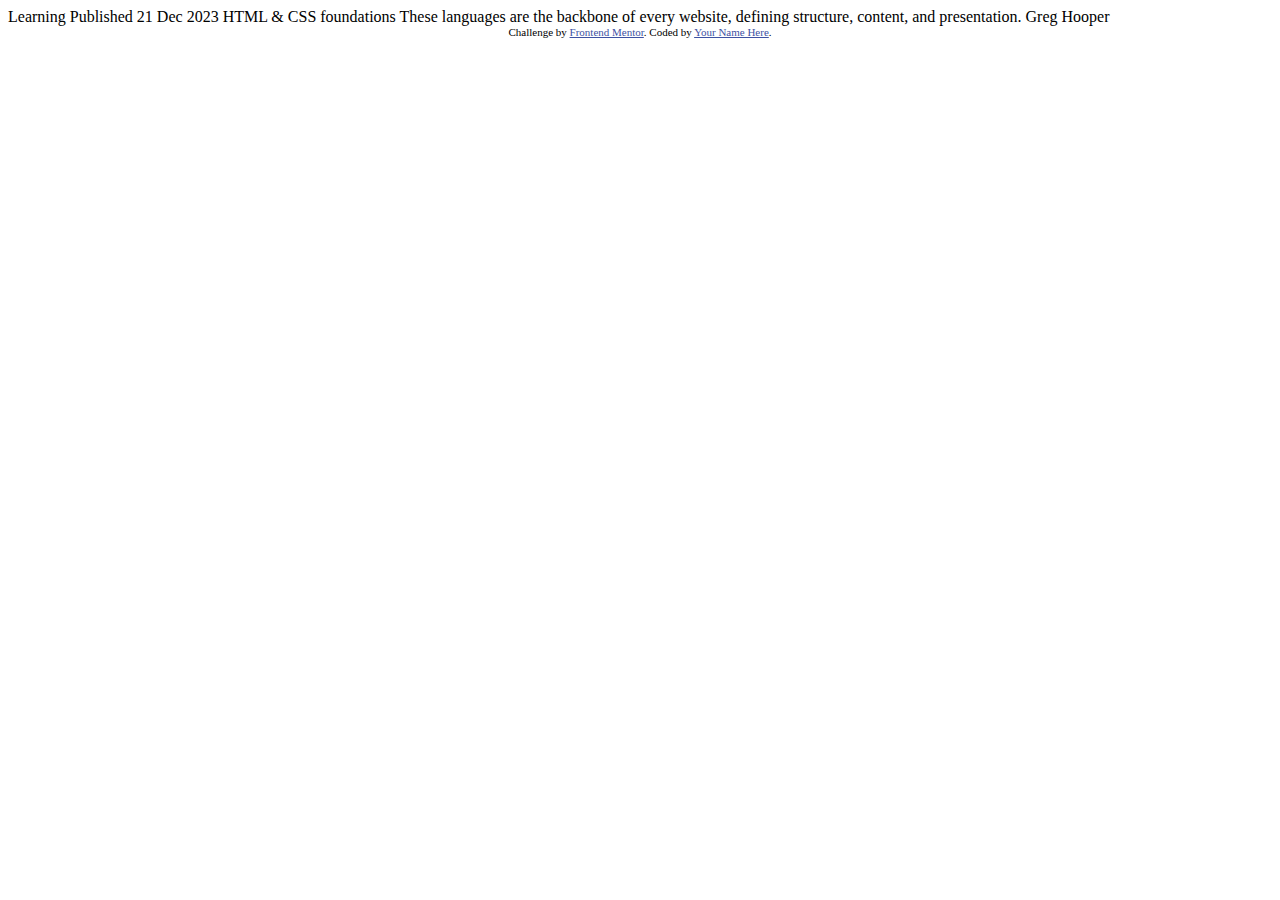
==== blog-preview-card-main/index.html @ 5e5502b8 "Add files via upload" ====
<!DOCTYPE html>
<html lang="en">
<head>
  <meta charset="UTF-8">
  <meta name="viewport" content="width=device-width, initial-scale=1.0"> <!-- displays site properly based on user's device -->

  <link rel="icon" type="image/png" sizes="32x32" href="./assets/images/favicon-32x32.png">
  
  <title>Frontend Mentor | Blog preview card</title>

  <!-- Feel free to remove these styles or customise in your own stylesheet 👍 -->
  <style>
    .attribution { font-size: 11px; text-align: center; }
    .attribution a { color: hsl(228, 45%, 44%); }
  </style>
</head>
<body>

  Learning

  Published 21 Dec 2023

  HTML & CSS foundations

  These languages are the backbone of every website, defining structure, content, and presentation.

  Greg Hooper
  
  <div class="attribution">
    Challenge by <a href="https://www.frontendmentor.io?ref=challenge" target="_blank">Frontend Mentor</a>. 
    Coded by <a href="#">Your Name Here</a>.
  </div>
</body>
</html>
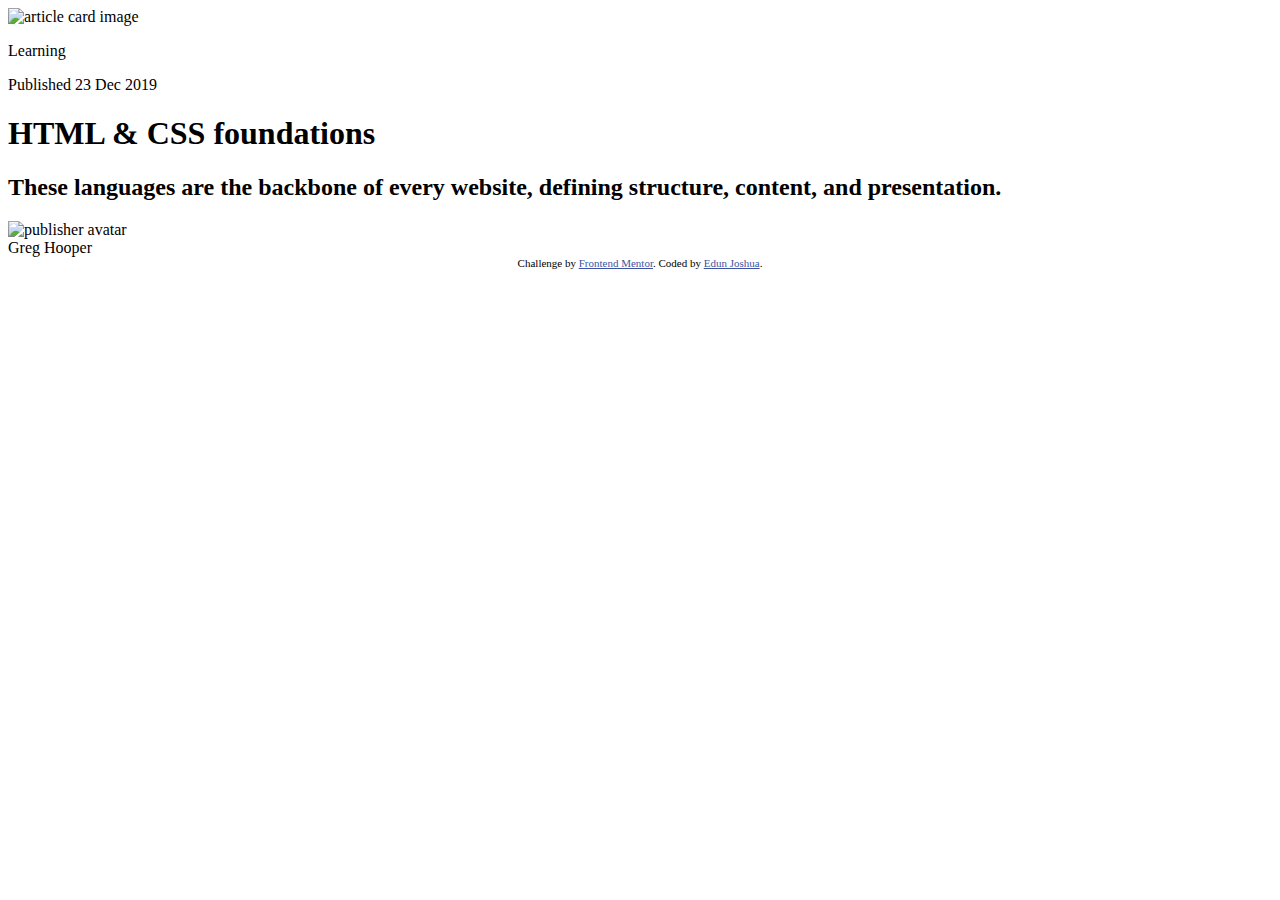
==== commit 5af9a892: "Update index.html" ====
--- a/blog-preview-card-main/index.html
+++ b/blog-preview-card-main/index.html
@@ -15,20 +15,25 @@
   </style>
 </head>
 <body>
-
-  Learning
-
-  Published 21 Dec 2023
-
-  HTML & CSS foundations
-
-  These languages are the backbone of every website, defining structure, content, and presentation.
-
-  Greg Hooper
+<article>
+  <div class= "card-cover"><img src="https://raw.githubusercontent.com/JoshuaOlubori/front_end_mentor/main/blog-preview-card-main/assets/images/illustration-article.svg" alt="article card image"></div>
+  
+<div class = "text">
+  
+ <p>Learning
+  </p>
+ <time datetime="2019-12-23">Published 23 Dec 2019</time> 
+  
+<h1>HTML & CSS foundations</h1>
+  <h2>These languages are the backbone of every website, defining structure, content, and presentation.
+</h2></div>
+  
+  <div class="author-wrapper"><div class = "author-avatar" ><img src="https://raw.githubusercontent.com/JoshuaOlubori/front_end_mentor/main/blog-preview-card-main/assets/images/image-avatar.webp" alt="publisher avatar"></div><span>Greg Hooper</span></div>
+</article>
   
   <div class="attribution">
     Challenge by <a href="https://www.frontendmentor.io?ref=challenge" target="_blank">Frontend Mentor</a>. 
-    Coded by <a href="#">Your Name Here</a>.
+    Coded by <a href="#">Edun Joshua</a>.
   </div>
 </body>
-</html>+</html>
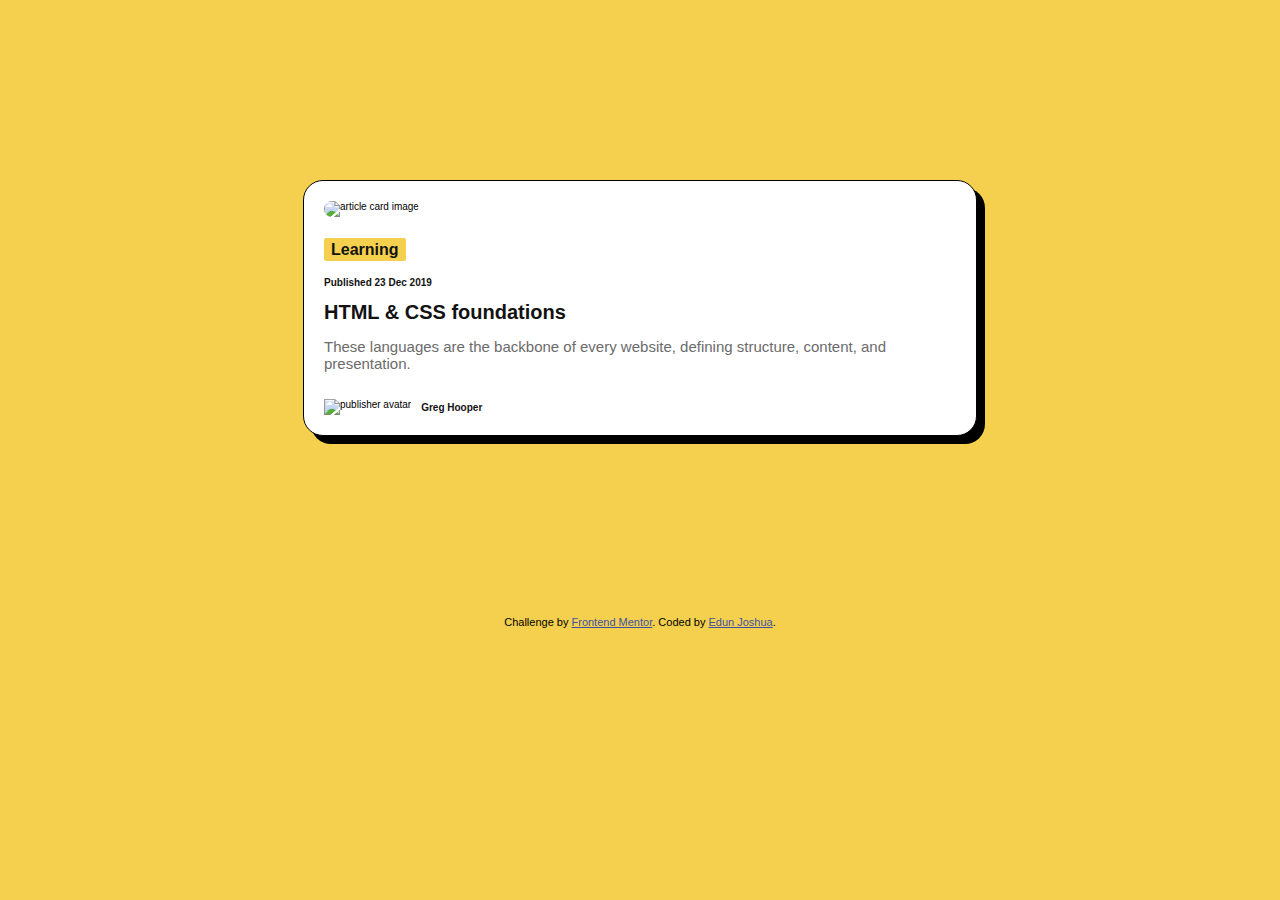
==== commit 8c8a15ca: "Added stylesheet" ====
--- a/blog-preview-card-main/index.html
+++ b/blog-preview-card-main/index.html
@@ -5,6 +5,7 @@
   <meta name="viewport" content="width=device-width, initial-scale=1.0"> <!-- displays site properly based on user's device -->
 
   <link rel="icon" type="image/png" sizes="32x32" href="./assets/images/favicon-32x32.png">
+  <link rel="stylesheet" href="./styles.css">
   
   <title>Frontend Mentor | Blog preview card</title>
 
--- a/blog-preview-card-main/styles.css
+++ b/blog-preview-card-main/styles.css
@@ -0,0 +1,126 @@
+
+
+
+/* PRESETS -- intended to overide normalise.css
+To be able to use intuitive rem - px conversion */
+:root {
+  --yellow: hsl(47, 88%, 63%);
+  --white: hsl(0, 0%, 100%);
+  --gray-500: hsl(0, 0%, 42%);
+  --gray-950: hsl(0, 0%, 7%);
+}
+
+html {
+  font-size: 62.5%; 
+
+}
+
+
+
+
+body {
+background-color: var(--yellow);
+ font-family: "Figtree", sans-serif;
+  font-optical-sizing: auto;
+  fontk
+  font-style: normal;
+ padding: 0;
+
+}
+
+/* BLOCK SCROLLING BEHAVIOUR */
+/*  html, body {margin: 0; height: 100%; 
+ overflow: hidden}  */
+/* -------------------- */
+
+article {
+background-color: white;
+border: 0.1rem solid black;
+  border-radius: 2rem;
+  padding: 2rem;
+  box-shadow: 8px 8px 0 black;
+  display: flex;
+  flex-direction: column;
+  justify-content: center; 
+width: 80%;
+margin: 20vh auto;
+}
+
+
+
+h1 {
+    
+font-weight: 800;
+color: var(--gray-950);
+}
+h2 {
+    
+font-weight: 500;
+color: var(--gray-500);
+}
+
+
+.card-cover > img {
+ width: 100%;
+  height: 100%;
+  object-fit: cover;
+border-radius: 1rem;
+}
+
+.text{
+  margin-top: 0.5rem;
+}
+
+.text > p {
+font-weight: 800;
+background-color: var(--yellow);
+  display: inline-block;
+padding: 0.25rem 0.7rem;
+border-radius: 0.2rem;
+color: var(--gray-950);
+  font-size: 1.6rem
+}
+time {
+font-weight: 550;
+color: var(--gray-950);
+  display: block;
+}
+
+.author-wrapper {
+display: flex;
+align-items: center;
+margin-top: 1.5rem;
+}
+
+.author-avatar > img{
+  width: 32px;
+  height: 32px;
+  margin-right: 8px;
+}
+
+.author-wrapper > span {
+font-weight: 800;
+color: var(--gray-950);
+--font-size: 1.3rem;
+margin-left: 0.2rem;
+
+}
+
+
+@media screen and (min-width: 500px){
+  article{
+    
+width: 50%;
+
+  }
+}
+
+@media screen and (min-width: 1440px){
+  article{
+    
+width: 25%;
+
+  }
+}
+
+
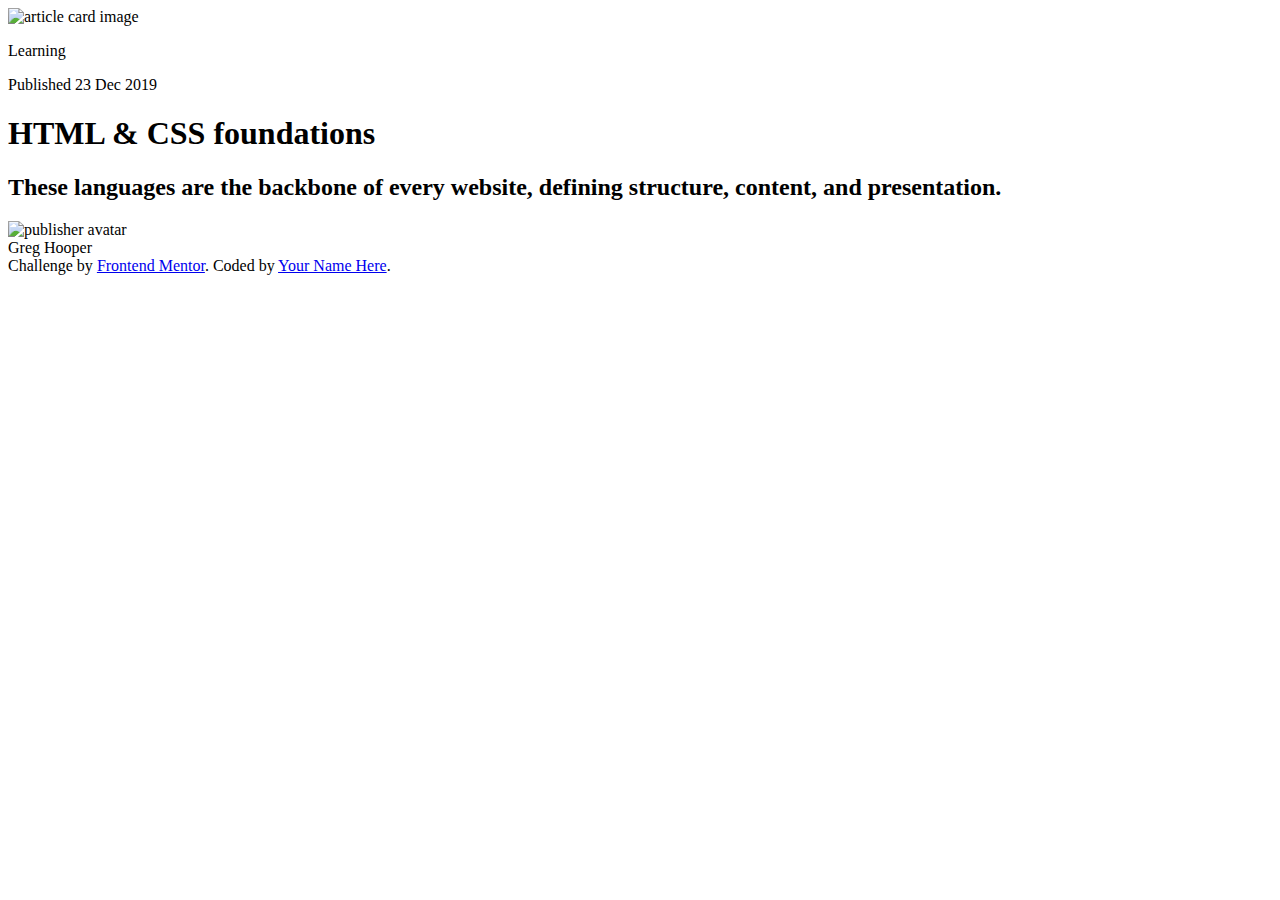
==== commit ba6ef5f5: "Update index.html" ====
--- a/blog-preview-card-main/index.html
+++ b/blog-preview-card-main/index.html
@@ -1,23 +1,19 @@
 <!DOCTYPE html>
-<html lang="en">
+<html>
 <head>
-  <meta charset="UTF-8">
-  <meta name="viewport" content="width=device-width, initial-scale=1.0"> <!-- displays site properly based on user's device -->
+  <meta charset="utf-8">
+  <meta name="viewport" content="width=device-width">
+  <title>JS Bin</title>
+<link rel="stylesheet" href="https://yarnpkg.com/en/package/normalize.css"/>
+<link rel="preconnect" href="https://fonts.googleapis.com">
+<link rel="preconnect" href="https://fonts.gstatic.com" crossorigin>
+<link href="https://fonts.googleapis.com/css2?family=Figtree:ital,wght@0,300..900;1,300..900&display=swap" rel="stylesheet">
 
-  <link rel="icon" type="image/png" sizes="32x32" href="./assets/images/favicon-32x32.png">
-  <link rel="stylesheet" href="./styles.css">
   
-  <title>Frontend Mentor | Blog preview card</title>
-
-  <!-- Feel free to remove these styles or customise in your own stylesheet 👍 -->
-  <style>
-    .attribution { font-size: 11px; text-align: center; }
-    .attribution a { color: hsl(228, 45%, 44%); }
-  </style>
-</head>
+  </head>
 <body>
 <article>
-  <div class= "card-cover"><img src="https://raw.githubusercontent.com/JoshuaOlubori/front_end_mentor/main/blog-preview-card-main/assets/images/illustration-article.svg" alt="article card image"></div>
+  <div class= "card-cover"><img src="https://svgshare.com/i/18zE.svg" alt="article card image"></div>
   
 <div class = "text">
   
@@ -29,12 +25,11 @@
   <h2>These languages are the backbone of every website, defining structure, content, and presentation.
 </h2></div>
   
-  <div class="author-wrapper"><div class = "author-avatar" ><img src="https://raw.githubusercontent.com/JoshuaOlubori/front_end_mentor/main/blog-preview-card-main/assets/images/image-avatar.webp" alt="publisher avatar"></div><span>Greg Hooper</span></div>
+  <div class="author-wrapper"><div class = "author-avatar" ><img src="https://i.ibb.co/5G3kvj9/image-avatar.webp" alt="publisher avatar"></div><span>Greg Hooper</span></div>
 </article>
-  
-  <div class="attribution">
+    <div class="attribution">
     Challenge by <a href="https://www.frontendmentor.io?ref=challenge" target="_blank">Frontend Mentor</a>. 
-    Coded by <a href="#">Edun Joshua</a>.
+    Coded by <a href="#">Your Name Here</a>.
   </div>
 </body>
 </html>
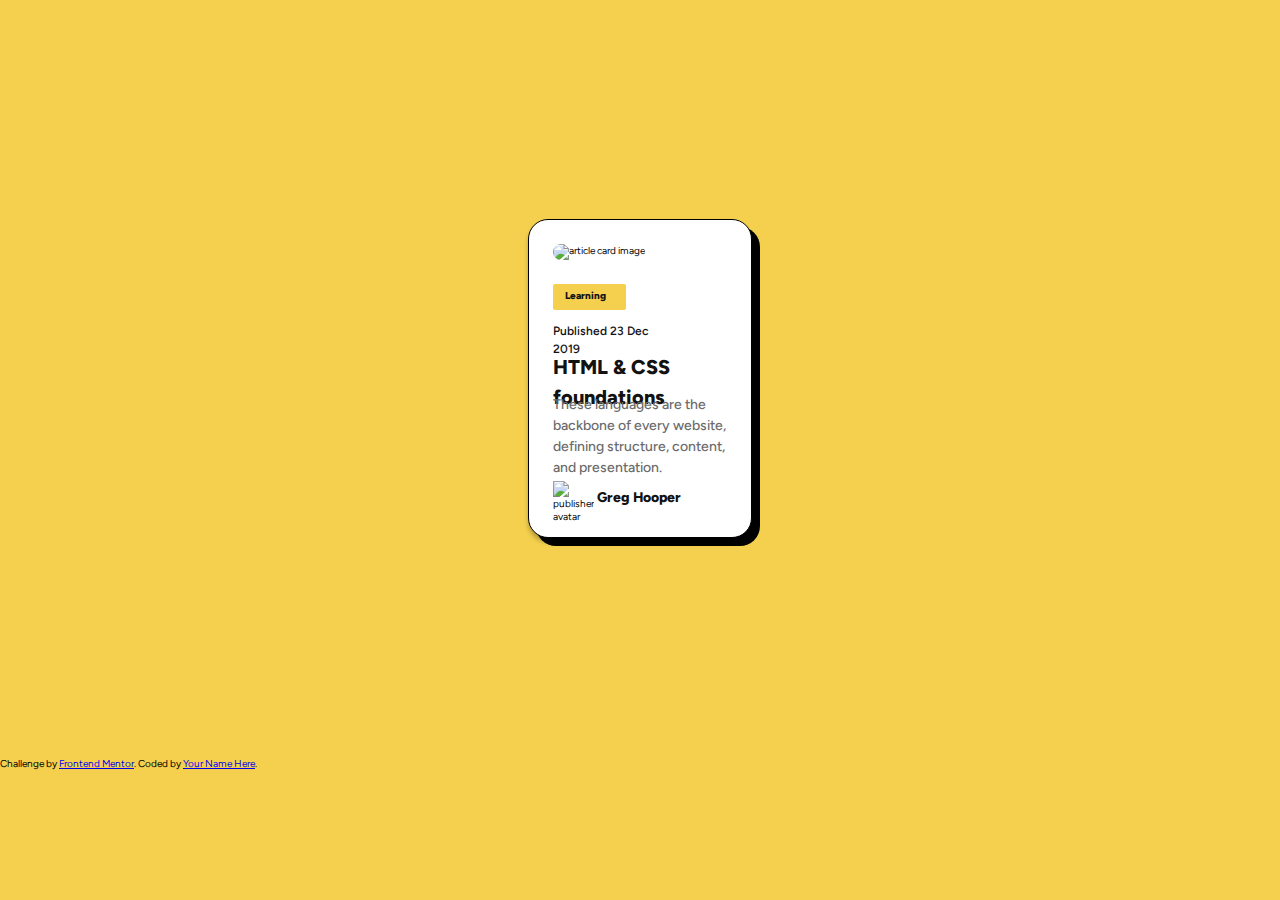
==== commit 3f97c013: "Update index.html" ====
--- a/blog-preview-card-main/index.html
+++ b/blog-preview-card-main/index.html
@@ -8,6 +8,7 @@
 <link rel="preconnect" href="https://fonts.googleapis.com">
 <link rel="preconnect" href="https://fonts.gstatic.com" crossorigin>
 <link href="https://fonts.googleapis.com/css2?family=Figtree:ital,wght@0,300..900;1,300..900&display=swap" rel="stylesheet">
+  <link href="./styles.css" rel="stylesheet">
 
   
   </head>
--- a/blog-preview-card-main/styles.css
+++ b/blog-preview-card-main/styles.css
@@ -0,0 +1,191 @@
+
+
+
+/* PRESETS -- intended to overide normalise.css
+To be able to use intuitive rem - px conversion */
+:root {
+  --yellow: hsl(47, 88%, 63%);
+  --white: hsl(0, 0%, 100%);
+  --gray-500: hsl(0, 0%, 42%);
+  --gray-950: hsl(0, 0%, 7%);
+}
+
+html {
+  font-size: 62.5%; 
+  box-sizing: border-box;
+}
+*, *:before, *:after {
+  box-sizing: inherit;
+}
+
+
+
+body {
+background-color: var(--yellow);
+ font-family: "Figtree", sans-serif;
+  font-optical-sizing: auto;
+  fontk
+  font-style: normal;
+ margin: 0;
+
+
+}
+
+/* BLOCK SCROLLING BEHAVIOUR */
+/*  html, body {margin: 0; height: 100%; 
+ overflow: hidden}  */
+/* -------------------- */
+
+article {
+background-color: white;
+border: 0.1rem solid black;
+  border-radius: 2rem;
+  padding: 24px;
+  box-shadow: 8px 8px 0 black, 0px 4px 4px rgba(0, 0, 0, 0.25);
+  display: flex;
+  flex-direction: column;
+  justify-content: center; 
+   margin: 15.3rem 2.4rem;
+}
+
+
+
+h1 {
+    
+font-weight: 800;
+color: var(--gray-950);
+}
+h2 {
+    
+font-weight: 500;
+color: var(--gray-500);
+}
+
+
+.card-cover > img {
+ width: 100%;
+  height: 100%;
+  object-fit: cover;
+border-radius: 1rem;
+}
+
+.text{
+  margin-top:24px;
+  display: flex;
+  flex-direction: column;
+  gap: 1.2rem;
+}
+
+.text > p {
+font-weight: 800;
+background-color: var(--yellow);
+  display: inline-block;
+border-radius: 0.2rem;
+color: var(--gray-950);
+  margin: 0px;
+  width: 73px;
+  height: 26px;
+  font-size: 1.2rem,
+text-align: center;
+   line-height: 150%;
+    padding: 4px 12px;
+  
+  border-radius; 4px;
+   
+}
+
+
+
+.text > time {
+font-weight: 550;
+color: var(--gray-950);
+  display: block;
+  font-size: 1.2rem;
+  line-height: 150%;
+  width: 123px;
+  height: 18px;
+}
+
+.text > h1 {
+  margin: 0px;
+    line-height: 150%;
+/*     width: 279px; */
+    height: 30px;
+    font-size: 2rem;
+}
+
+.text > h2 {
+  margin: 0px;
+font-size: 1.4rem;
+line-height: 150%;
+/*  width: 279px;  */
+height: 63px;
+
+}
+
+
+
+
+.author-wrapper {
+display: flex;
+    align-items: center;
+    margin-top: 24px;
+    width: 129px;
+    height: 32px;
+    justify-content: start;
+  gap: 12px;
+}
+
+.author-avatar{
+   width: 32px;
+    height: 32px;
+}
+.author-avatar > img{
+width: 100%;
+    height: 100%;
+    object-fit: cover;
+}
+
+.author-wrapper > span {
+  font-weight: 800;
+    color: var(--gray-950);
+    font-size: 1.4rem;
+    line-height: 150%;
+}
+
+
+/* @media screen and (min-width: 500px){
+  article{
+    
+width: 50%;
+
+  }
+}
+ */
+@media screen and (min-width: 1000px){
+  article{
+    
+ margin: 21.9rem 52.8rem;
+
+  }
+}
+
+
+
+
+
+
+
+
+
+
+
+
+
+
+
+
+
+
+
+
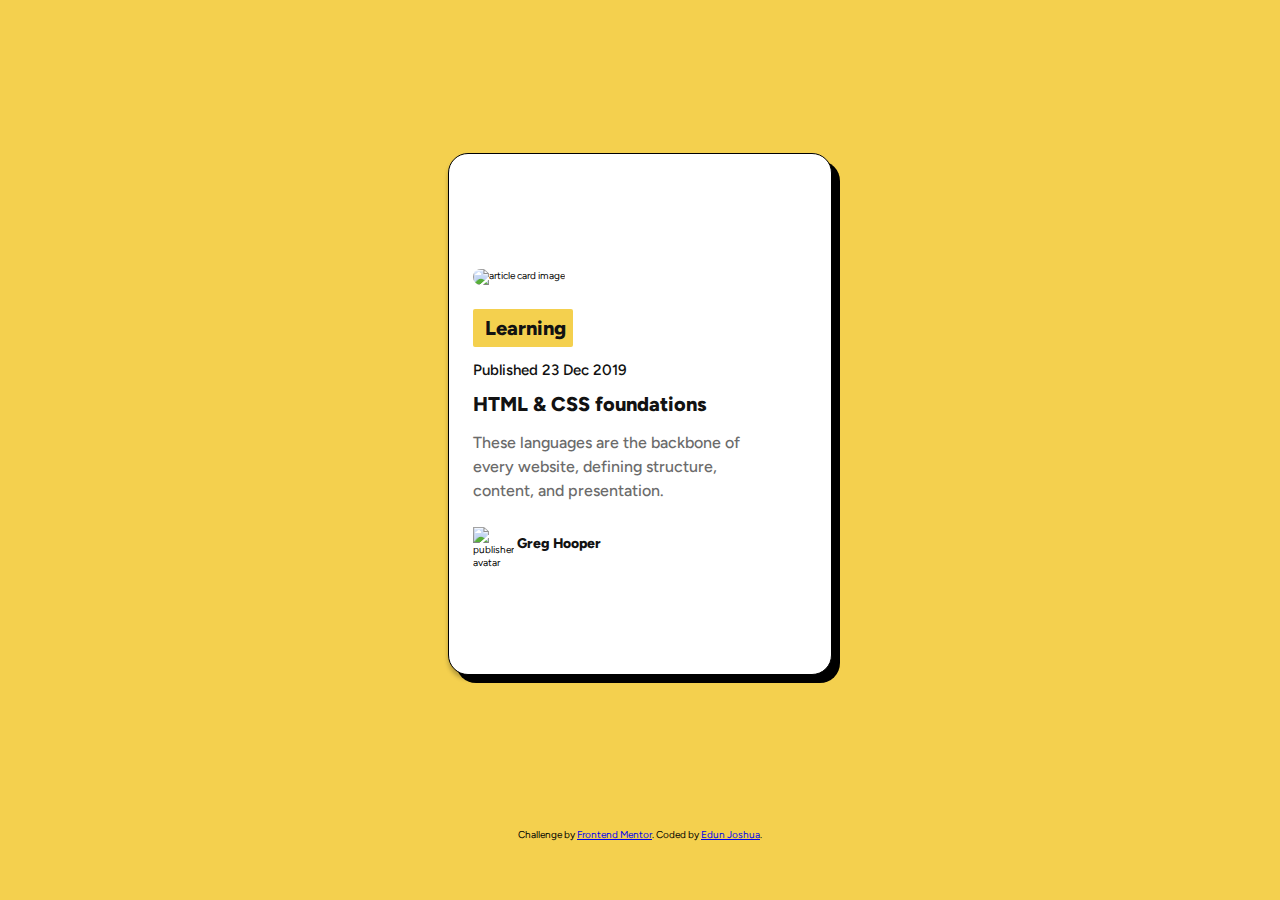
==== commit 354578ee: "Update index.html" ====
--- a/blog-preview-card-main/index.html
+++ b/blog-preview-card-main/index.html
@@ -2,8 +2,10 @@
 <html>
 <head>
   <meta charset="utf-8">
-  <meta name="viewport" content="width=device-width">
-  <title>JS Bin</title>
+   <meta name="viewport" content="width=device-width, initial-scale=1.0"> <!-- displays site properly based on user's device -->
+
+  <link rel="icon" type="image/png" sizes="32x32" href="./images/favicon-32x32.png">
+<title>Frontend Mentor | Blog Preview Card</title>
 <link rel="stylesheet" href="https://yarnpkg.com/en/package/normalize.css"/>
 <link rel="preconnect" href="https://fonts.googleapis.com">
 <link rel="preconnect" href="https://fonts.gstatic.com" crossorigin>
@@ -30,7 +32,7 @@
 </article>
     <div class="attribution">
     Challenge by <a href="https://www.frontendmentor.io?ref=challenge" target="_blank">Frontend Mentor</a>. 
-    Coded by <a href="#">Your Name Here</a>.
+    Coded by <a href="#">Edun Joshua</a>.
   </div>
 </body>
 </html>
--- a/blog-preview-card-main/styles.css
+++ b/blog-preview-card-main/styles.css
@@ -46,6 +46,7 @@
   flex-direction: column;
   justify-content: center; 
    margin: 15.3rem 2.4rem;
+  gap: 24px;
 }
 
 
@@ -70,7 +71,6 @@
 }
 
 .text{
-  margin-top:24px;
   display: flex;
   flex-direction: column;
   gap: 1.2rem;
@@ -129,7 +129,6 @@
 .author-wrapper {
 display: flex;
     align-items: center;
-    margin-top: 24px;
     width: 129px;
     height: 32px;
     justify-content: start;
@@ -153,39 +152,89 @@
     line-height: 150%;
 }
 
-
-/* @media screen and (min-width: 500px){
+@media screen and (min-width: 600px){
+  body{
+        display: flex;
+    flex-direction: column;
+    align-items: center;
+  }
+
   article{
     
-width: 50%;
-
-  }
-}
- */
+width: 500px;
+
+    display: flex;
+gap: 24px;
+  }
+  
+
+  .text > p {
+    font-size: 2rem;
+     width: 100px;
+  height: 38px;
+  }  
+  
+  .text > time {
+    font-size: 1.5rem;
+      text-wrap: nowrap;
+  }
+  
+  .text > h2{
+    font-size: 1.6rem;
+    height: 100%;
+  }
+  
+}
+
+
+
 @media screen and (min-width: 1000px){
+  
+  body{
+        display: flex;
+    flex-direction: column;
+    align-items: center;
+  }
+  
   article{
     
- margin: 21.9rem 52.8rem;
-
-  }
-}
-
-
-
-
-
-
-
-
-
-
-
-
-
-
-
-
-
-
-
-
+width: 384px;
+    height: 522px;
+    display: flex;
+gap: 24px;
+  }
+  
+  
+  .text > h2 {
+
+ width: 279px;  
+
+}
+  
+ 
+}
+
+/* VERY SMALL SCREENS AND SMALLER */
+
+ @media screen and (max-width: 350px){
+   
+ .text > h1 {
+
+    font-size: 1.5rem;
+}
+
+.text > h2 {
+
+font-size: 1.05rem;
+
+
+}
+   
+   .author-wrapper > span {
+
+    font-size: 1rem;
+}
+
+} 
+ 
+
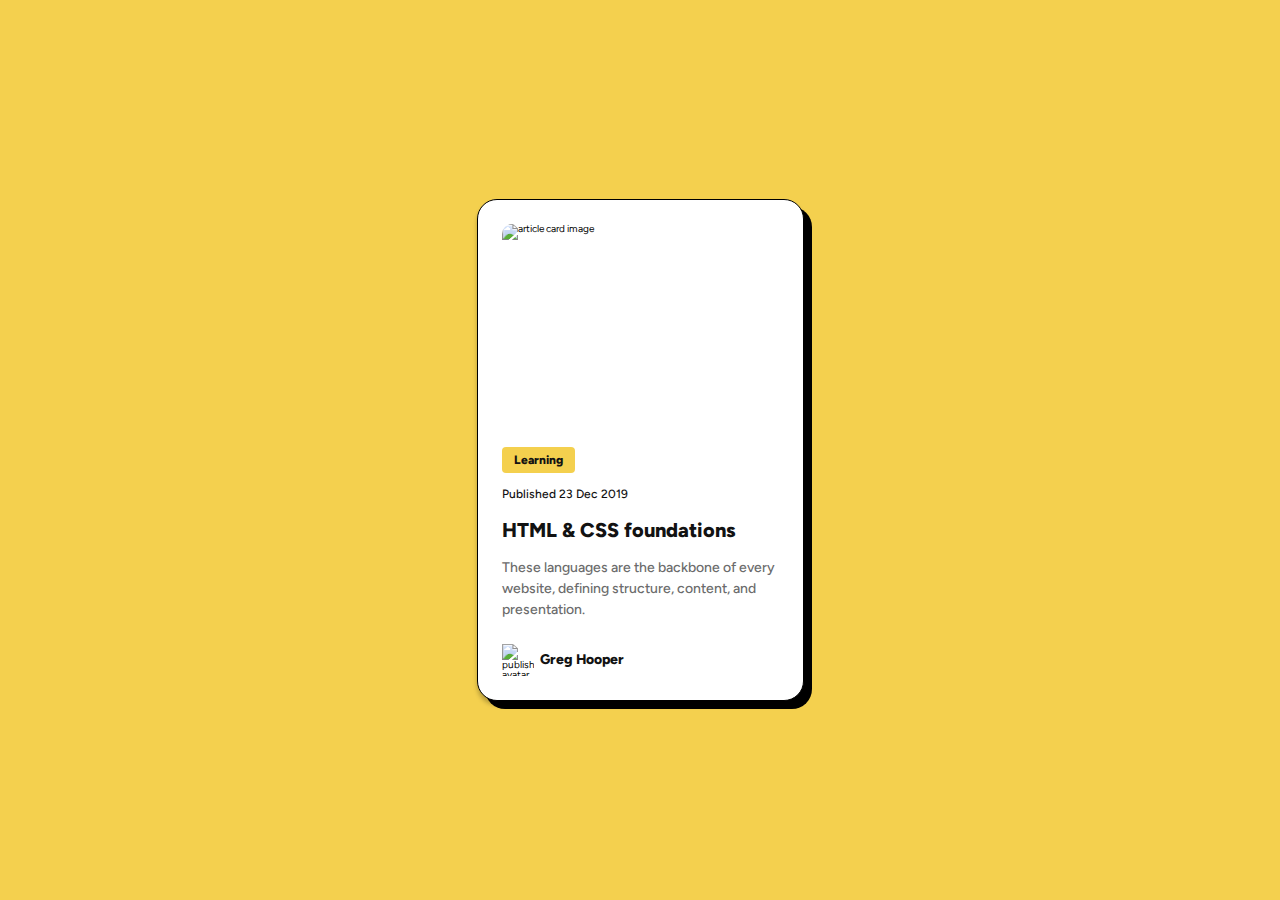
==== commit 6c964b53: "Update index.html" ====
--- a/blog-preview-card-main/index.html
+++ b/blog-preview-card-main/index.html
@@ -1,38 +1,68 @@
-<!DOCTYPE html>
+<!doctype html>
 <html>
-<head>
-  <meta charset="utf-8">
-   <meta name="viewport" content="width=device-width, initial-scale=1.0"> <!-- displays site properly based on user's device -->
+  <head>
+    <meta charset="utf-8" />
+    <meta name="viewport" content="width=device-width, initial-scale=1.0" />
+    <!-- displays site properly based on user's device -->
+    <script src="https://fb.me/react-with-addons-15.1.0.js"></script>
+    <script src="https://fb.me/react-dom-15.1.0.js"></script>
+    <script src="https://static.jsbin.com/js/vendor/traceur.js"></script>
+    <script src="https://cdnjs.cloudflare.com/ajax/libs/processing.js/1.4.1/processing-api.min.js"></script>
 
-  <link rel="icon" type="image/png" sizes="32x32" href="./images/favicon-32x32.png">
-<title>Frontend Mentor | Blog Preview Card</title>
-<link rel="stylesheet" href="https://yarnpkg.com/en/package/normalize.css"/>
-<link rel="preconnect" href="https://fonts.googleapis.com">
-<link rel="preconnect" href="https://fonts.gstatic.com" crossorigin>
-<link href="https://fonts.googleapis.com/css2?family=Figtree:ital,wght@0,300..900;1,300..900&display=swap" rel="stylesheet">
-  <link href="./styles.css" rel="stylesheet">
+    <link
+      rel="icon"
+      type="image/png"
+      sizes="32x32"
+      href="./images/favicon-32x32.png"
+    />
+    <title>Frontend Mentor | Blog Preview Card</title>
+    <link
+      rel="stylesheet"
+      href="https://yarnpkg.com/en/package/normalize.css"
+    />
+    <link rel="preconnect" href="https://fonts.googleapis.com" />
+    <link rel="preconnect" href="https://fonts.gstatic.com" crossorigin />
+    <link
+      href="https://fonts.googleapis.com/css2?family=Figtree:ital,wght@0,300..900;1,300..900&display=swap"
+      rel="stylesheet"
+    />
+    <link href="./styles.css" rel="stylesheet" />
+  </head>
+  <body>
+    <article class="article_center">
+      <div class="stack_article">
+        <div class="frame_blog_card">
+          <img src="https://svgshare.com/i/18zE.svg" alt="article card image" />
+        </div>
 
-  
-  </head>
-<body>
-<article>
-  <div class= "card-cover"><img src="https://svgshare.com/i/18zE.svg" alt="article card image"></div>
-  
-<div class = "text">
-  
- <p>Learning
-  </p>
- <time datetime="2019-12-23">Published 23 Dec 2019</time> 
-  
-<h1>HTML & CSS foundations</h1>
-  <h2>These languages are the backbone of every website, defining structure, content, and presentation.
-</h2></div>
-  
-  <div class="author-wrapper"><div class = "author-avatar" ><img src="https://i.ibb.co/5G3kvj9/image-avatar.webp" alt="publisher avatar"></div><span>Greg Hooper</span></div>
-</article>
-    <div class="attribution">
+        <div class="stack_text">
+          <div>
+            <p>Learning</p>
+          </div>
+          <time datetime="2019-12-23">Published 23 Dec 2019</time>
+
+          <h1><a>HTML & CSS foundations</a></h1>
+          <h2>
+            These languages are the backbone of every website, defining
+            structure, content, and presentation.
+          </h2>
+        </div>
+
+        <div class="cluster_author">
+          <div class="frame_avatar">
+            <img
+              src="https://i.ibb.co/5G3kvj9/image-avatar.webp"
+              alt="publisher avatar"
+            />
+          </div>
+          <span>Greg Hooper</span>
+        </div>
+      </div>
+    </article>
+    <!--   <div class="attribution">
     Challenge by <a href="https://www.frontendmentor.io?ref=challenge" target="_blank">Frontend Mentor</a>. 
     Coded by <a href="#">Edun Joshua</a>.
   </div>
-</body>
+     -->
+  </body>
 </html>
--- a/blog-preview-card-main/styles.css
+++ b/blog-preview-card-main/styles.css
@@ -1,240 +1,374 @@
-
-
-
-/* PRESETS -- intended to overide normalise.css
-To be able to use intuitive rem - px conversion */
 :root {
+  --ratio: 1.5;
+  --s-5: calc(var(--s-4) / var(--ratio));
+  --s-4: calc(var(--s-3) / var(--ratio));
+  --s-3: calc(var(--s-2) / var(--ratio));
+  --s-2: calc(var(--s-1) / var(--ratio));
+  --s-1: calc(var(--s0) / var(--ratio));
+  --s0: 1rem;
+  --s1: calc(var(--s0) * var(--ratio));
+  --s2: calc(var(--s1) * var(--ratio));
+  --s3: calc(var(--s2) * var(--ratio));
+  --s4: calc(var(--s3) * var(--ratio));
+  --s5: calc(var(--s4) * var(--ratio));
+
   --yellow: hsl(47, 88%, 63%);
   --white: hsl(0, 0%, 100%);
   --gray-500: hsl(0, 0%, 42%);
   --gray-950: hsl(0, 0%, 7%);
+
+  --edge-x: 2.4rem;
+  --edge-y: 15.3rem;
+  --article-padding: 2.4rem;
+  --article-border-radius: 2rem;
+  --article-items-gap: 2.4rem;
+  --stack-text-gap: 1.2rem;
+  --blog-image-radius: 1rem;
+  --150: 150%;
+}
+
+/* http://meyerweb.com/eric/tools/css/reset/ 
+   v2.0 | 20110126
+   License: none (public domain)
+*/
+
+html,
+body,
+div,
+span,
+applet,
+object,
+iframe,
+h1,
+h2,
+h3,
+h4,
+h5,
+h6,
+p,
+blockquote,
+pre,
+a,
+abbr,
+acronym,
+address,
+big,
+cite,
+code,
+del,
+dfn,
+em,
+img,
+ins,
+kbd,
+q,
+s,
+samp,
+small,
+strike,
+strong,
+sub,
+sup,
+tt,
+var,
+b,
+u,
+i,
+center,
+dl,
+dt,
+dd,
+ol,
+ul,
+li,
+fieldset,
+form,
+label,
+legend,
+table,
+caption,
+tbody,
+tfoot,
+thead,
+tr,
+th,
+td,
+time,
+article,
+aside,
+canvas,
+details,
+embed,
+figure,
+figcaption,
+footer,
+header,
+hgroup,
+menu,
+nav,
+output,
+ruby,
+section,
+summary,
+time,
+mark,
+audio,
+video {
+  margin: 0;
+  padding: 0;
+  border: 0;
+  font-size: 100%;
+  font: inherit;
+  vertical-align: baseline;
+}
+/* HTML5 display-role reset for older browsers */
+article,
+aside,
+details,
+figcaption,
+figure,
+footer,
+header,
+hgroup,
+menu,
+nav,
+section {
+  display: block;
+}
+body {
+  line-height: 1;
+}
+ol,
+ul {
+  list-style: none;
+}
+blockquote,
+q {
+  quotes: none;
+}
+blockquote:before,
+blockquote:after,
+q:before,
+q:after {
+  content: "";
+  content: none;
+}
+table {
+  border-collapse: collapse;
+  border-spacing: 0;
 }
 
 html {
-  font-size: 62.5%; 
+  font-size: 62.5%;
   box-sizing: border-box;
 }
-*, *:before, *:after {
+*,
+*:before,
+*:after {
   box-sizing: inherit;
 }
 
-
+/* 
+box-l {
+  display: block;
+  padding: var(--s1);
+  border-width: var(--border-thin);
+  ↓ For high contrast mode
+  outline: var(--border-thin) solid transparent;
+  outline-offset: calc(var(--border-thin) * -1);
+} */
 
 body {
-background-color: var(--yellow);
- font-family: "Figtree", sans-serif;
+  background-color: var(--yellow);
+  font-family: "Figtree", sans-serif;
   font-optical-sizing: auto;
-  fontk
   font-style: normal;
- margin: 0;
-
-
-}
-
-/* BLOCK SCROLLING BEHAVIOUR */
-/*  html, body {margin: 0; height: 100%; 
- overflow: hidden}  */
-/* -------------------- */
-
-article {
-background-color: white;
-border: 0.1rem solid black;
-  border-radius: 2rem;
-  padding: 24px;
-  box-shadow: 8px 8px 0 black, 0px 4px 4px rgba(0, 0, 0, 0.25);
+  display: flex;
+  align-items: center;
+  height: 100vh;
+}
+
+.article_center {
+  /* ↓ Remove padding from the width calculation */
+  box-sizing: border-box;
+  /* ↓ The maximum width is the maximum measure */
+  max-inline-size: 32.7rem;
+  /* ↓ Only affect horizontal margins */
+  margin-inline: auto;
+  /* ↓ Apply the minimum horizontal space */
+  padding: var(--article-padding);
+
+  background-color: white;
+  border: 0.1rem solid black;
+  border-radius: var(--article-border-radius);
+
+  box-shadow:
+    8px 8px 0 black,
+    0px 4px 4px rgba(0, 0, 0, 0.25);
+}
+
+.stack_article,
+.stack_text {
   display: flex;
   flex-direction: column;
-  justify-content: center; 
-   margin: 15.3rem 2.4rem;
-  gap: 24px;
-}
-
-
-
-h1 {
-    
-font-weight: 800;
-color: var(--gray-950);
-}
-h2 {
-    
-font-weight: 500;
-color: var(--gray-500);
-}
-
-
-.card-cover > img {
- width: 100%;
-  height: 100%;
+  justify-content: flex-start;
+}
+
+.stack_article > * + * {
+  margin-block-start: var(--article-items-gap);
+}
+
+.stack_text > * + * {
+  margin-block-start: var(--stack-text-gap);
+}
+
+.frame_blog_card {
+  --n: 279; /* numerator */
+  --d: 200; /* denominator */
+  aspect-ratio: var(--n) / var(--d);
+  overflow: hidden;
+  display: flex;
+  justify-content: center;
+  align-items: center;
+  /* inline-size: var(--s3);
+block-size: var(--s3);  */
+  border-radius: var(--blog-image-radius);
+}
+
+.frame_blog_card > img {
+  inline-size: 100%;
+  block-size: 100%;
   object-fit: cover;
-border-radius: 1rem;
-}
-
-.text{
-  display: flex;
-  flex-direction: column;
-  gap: 1.2rem;
-}
-
-.text > p {
-font-weight: 800;
-background-color: var(--yellow);
+}
+
+.stack_text > h1 {
+  font-weight: 800;
+  font-size: 2rem;
+  color: var(--gray-950);
+  line-height: var(--150);
+}
+
+.stack_text > h2 {
+  font-weight: 500;
+  font-size: 1.4rem;
+  color: var(--gray-500);
+  line-height: var(--150);
+}
+
+.stack_text > h1 > a:hover {
+  color: var(--yellow);
+}
+
+.stack_text > div {
+  width: fit-content;
+  border-radius: 4px;
+  background-color: var(--yellow);
+}
+
+.stack_text > div > p {
+  font-weight: 800;
+  font-size: 1.2rem;
+  color: var(--gray-950);
+  padding: 4px 12px;
+  line-height: var(--150);
+}
+
+.center_tag {
+  font-weight: 800;
+  border-radius: 0.2rem;
+  color: var(--gray-950);
+}
+
+.center_tag > p {
+  background-color: var(--yellow);
   display: inline-block;
-border-radius: 0.2rem;
-color: var(--gray-950);
-  margin: 0px;
-  width: 73px;
-  height: 26px;
-  font-size: 1.2rem,
-text-align: center;
-   line-height: 150%;
-    padding: 4px 12px;
-  
-  border-radius; 4px;
-   
-}
-
-
-
-.text > time {
-font-weight: 550;
-color: var(--gray-950);
-  display: block;
+  /* ↓ Remove padding from the width calculation */
+  box-sizing: content-box;
+  /* ↓ The maximum width is the maximum measure */
+  max-inline-size: 60ch;
+  /* ↓ Only affect horizontal margins */
+  margin-inline: auto;
+  /* ↓ Apply the minimum horizontal space */
+  /* padding-inline-start: var(--s2);
+padding-inline-end: var(--s2); */
+  padding: var(--s-1);
+}
+
+time {
   font-size: 1.2rem;
-  line-height: 150%;
-  width: 123px;
-  height: 18px;
-}
-
-.text > h1 {
-  margin: 0px;
-    line-height: 150%;
-/*     width: 279px; */
-    height: 30px;
-    font-size: 2rem;
-}
-
-.text > h2 {
-  margin: 0px;
-font-size: 1.4rem;
-line-height: 150%;
-/*  width: 279px;  */
-height: 63px;
-
-}
-
-
-
-
-.author-wrapper {
-display: flex;
-    align-items: center;
-    width: 129px;
-    height: 32px;
-    justify-content: start;
-  gap: 12px;
-}
-
-.author-avatar{
-   width: 32px;
-    height: 32px;
-}
-.author-avatar > img{
-width: 100%;
-    height: 100%;
-    object-fit: cover;
-}
-
-.author-wrapper > span {
+  line-height: var(--150);
+  font-weight: 500;
+  color: var(--gray-950);
+}
+
+.cluster_author {
+  /* ↓ Set the Flexbox context */
+  display: flex;
+  /* ↓ Enable wrapping */
+  flex-wrap: wrap;
+  /* ↓ Set the space/gap */
+  gap: var(--s-1);
+  /* ↓ Choose your alignment (flex-start is default) */
+  align-items: center;
+}
+.cluster_author span {
   font-weight: 800;
-    color: var(--gray-950);
+  color: var(--gray-950);
+  font-size: 1.4rem;
+  line-height: var(--150);
+}
+
+.frame_avatar {
+  --n: 1; /* numerator */
+  --d: 1; /* denominator */
+  aspect-ratio: var(--n) / var(--d);
+  overflow: hidden;
+  display: flex;
+  justify-content: center;
+  align-items: center;
+  inline-size: 3.2rem;
+  block-size: 3.2rem;
+}
+
+.frame_avatar > img {
+  inline-size: 100%;
+  block-size: 100%;
+  object-fit: cover;
+}
+
+.attribution {
+  position: relative;
+  top: 40px;
+}
+
+@media screen and (min-width: 1440px) {
+  .article_center {
+    max-inline-size: 38.4rem;
+    /* ↓ Only affect horizontal margins */
+    margin-inline: auto;
+    /* ↓ Apply the minimum horizontal space */
+    padding: var(--article-padding);
+    margin-top: 21.9rem;
+    margin-bottom: 21.9rem;
+  }
+
+  .frame_blog_card {
+    --n: 336; /* numerator */
+    --d: 200; /* denominator */
+    aspect-ratio: var(--n) / var(--d);
+  }
+
+  .stack_text > h1 {
+    font-size: 2.4rem;
+  }
+  .stack_text > div > p {
     font-size: 1.4rem;
-    line-height: 150%;
-}
-
-@media screen and (min-width: 600px){
-  body{
-        display: flex;
-    flex-direction: column;
-    align-items: center;
-  }
-
-  article{
-    
-width: 500px;
-
-    display: flex;
-gap: 24px;
-  }
-  
-
-  .text > p {
-    font-size: 2rem;
-     width: 100px;
-  height: 38px;
-  }  
-  
-  .text > time {
-    font-size: 1.5rem;
-      text-wrap: nowrap;
-  }
-  
-  .text > h2{
+  }
+
+  time {
+    font-size: 1.4rem;
+  }
+  .stack_text > h2 {
     font-size: 1.6rem;
-    height: 100%;
-  }
-  
-}
-
-
-
-@media screen and (min-width: 1000px){
-  
-  body{
-        display: flex;
-    flex-direction: column;
-    align-items: center;
-  }
-  
-  article{
-    
-width: 384px;
-    height: 522px;
-    display: flex;
-gap: 24px;
-  }
-  
-  
-  .text > h2 {
-
- width: 279px;  
-
-}
-  
- 
-}
-
-/* VERY SMALL SCREENS AND SMALLER */
-
- @media screen and (max-width: 350px){
-   
- .text > h1 {
-
-    font-size: 1.5rem;
-}
-
-.text > h2 {
-
-font-size: 1.05rem;
-
-
-}
-   
-   .author-wrapper > span {
-
-    font-size: 1rem;
-}
-
-} 
- 
-
+  }
+}
